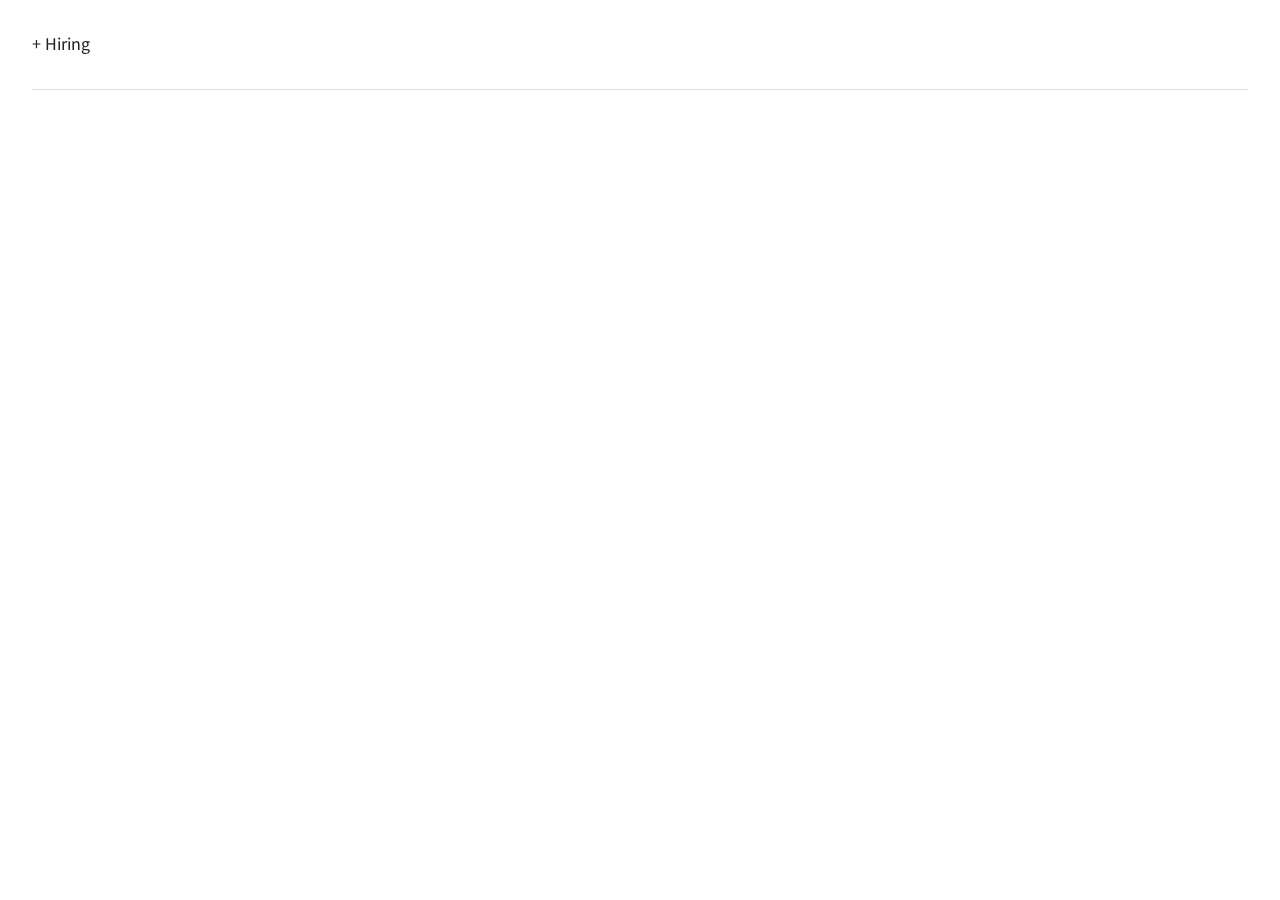
==== hiring.html @ e7c9655e "PC레이아웃 서브페 퍼블리싱(Hiring Info)-#01 완성" ====
<!DOCTYPE html>
<html lang="ko">
  <head>
    <meta charset="UTF-8" />
    <meta
      name="viewport"
      content="width=device-width, user-scalable=yes, initial-scale=1.0"
    />
    <title>Hiring: Design Works</title>
    <link rel="stylesheet" href="style.css" />
    <link rel="stylesheet" href="responsive.css" />
  </head>
  <body>
    <div class="modal">
      <div class="header">
        <div class="header-inner">
          <div class="modal-display">+ Hiring</div>
        </div>
      </div>
    </div>
  </body>
</html>
---- style.css ----
/* Google Web Font : Montserrat */
@import url("https://fonts.googleapis.com/css?family=Montserrat:200,300,400,500&display=swap");
@import url("https://fonts.googleapis.com/css?family=Manrope:300,400,500,600&display=swap");
@import url("https://fonts.googleapis.com/css2?family=Source+Sans+Pro:wght@200;300;400;600;700;900&display=swap");
@import url("https://fonts.googleapis.com/css2?family=Overpass&display=swap");

/* FontAwesome CDN 4.7 */
@import url("https://stackpath.bootstrapcdn.com/font-awesome/4.7.0/css/font-awesome.min.css");

/* Reset CSS */
* {
  box-sizing: border-box;
}

ul {
  list-style: none;
  padding: 0;
}

a {
  text-decoration: none;
}

/* Default CSS */
body {
  font-family: "Montserrat", sans-serif;
  color: #222;
  font-size: 15px;
  margin: 0;
  height: 100vh;
  background-color: #fff;
}

/* Entire Layout */
.cd-section {
  height: 100vh;
}
.cd-section > div {
  height: 100%;
  position: relative;
}
.content {
  background-color: #ddd;
  position: absolute;
  width: calc(100% - 40px);
  height: calc(100% - 80px);
  left: 20px;
  bottom: 20px;
  overflow: hidden;
}

/* Header */
header {
  /* 아래는 모바일을 위한 속성 */
  position: fixed;
  width: 100%;
}

.gnb-inner {
  /* border: 1px solid #000; */
  width: calc(100% - 40px);
  margin: auto;
  height: 60px;
  line-height: 60px;
}

.logo {
  float: left;
}

.gnb {
  float: right;
}

.menu {
  display: none;
}

.menu a {
}

.slogan {
  font-size: 16px;
  font-style: italic;
}

/* ################### Section : Home ################# */
.home-inner {
  background-color: #fff;
  height: 100%;
}

.home-inner:before {
  content: "";
  background-color: #000;
  position: absolute;
  width: 10px;
  height: 100%;
  top: 0;
  left: 0;
  animation: overlay 1s 2s ease-in-out both;
}

.welcome-text {
  position: absolute;
  top: 50%;
  left: 50%;
  transform: translate(-50%, -50%);
  font-size: 40px;
  font-weight: 300;
  text-align: center;
  line-height: 1.2em;
  margin: 0;
  font-family: "Source Sans Pro", sans-serif;
  animation: slideUp 2s linear both;
  /* display: none; */
}
.welcome-text span {
  display: block;
  font-size: 20px;
}
.welcome-text span .fa {
  color: crimson;
}
.opacity-image {
  background: url(images/section-bg-01.jpg) no-repeat center center;
  height: 100%;
  background-size: cover;
  /* display: none; */
  opacity: 0;
  animation: opacity-image 1s 2.7s ease-in-out both;
}
.home-heading {
  /* display: none; */
  /* border: 1px solid red; */
  position: absolute;
  top: 50%;
  margin-left: 250px;
  transform: translateY(-50%);
}

.home-heading span {
  display: block;
  font-size: 115px;
  color: #fff;
  font-weight: 500;
  /* border: 1px solid #000; */
  width: 0;
  overflow: hidden;
  animation: reveal 1s 3.2s ease-in-out both;
}

.home-heading span:nth-child(1) {
  animation-delay: 3s;
}
.home-heading span:nth-child(2) {
  animation-delay: 3.2s;
}
.home-heading span:nth-child(3) {
  animation-delay: 3.4s;
}

@keyframes slideUp {
  0% {
    opacity: 0;
    margin-top: 50px;
  }
  20% {
    opacity: 1;
    margin-top: 0;
  }
  80% {
    opacity: 1;
    margin-top: 0;
  }
  100% {
    opacity: 0;
  }
}

@keyframes overlay {
  0% {
    width: 0;
    left: 0;
  }
  50% {
    width: 100%;
    left: 0;
  }
  100% {
    width: 0;
    left: 100%;
  }
}

@keyframes opacity-image {
  0% {
    opacity: 0;
  }
  100% {
    opacity: 1;
  }
}

@keyframes reveal {
  0% {
    width: 0;
  }
  100% {
    width: 100%;
  }
}

/* ################### Section : about ################# */

.about-inner {
  background: #0dace3 url(images/line-drawing.png) no-repeat right bottom;
  height: 100%;
}

.about-items {
  /* border: 1px solid red; */
  width: 60%;
  color: #fff;
  position: absolute;
  top: 50%;
  transform: translateY(-50%);
  margin-left: 100px;
}

.item {
  /* 자식요소인 img태그에 float 들어갔을 때 부모요소인 .item 태그가 높이값을 잃거나
밑에 요소가 땡겨져 들어오기 때문에 이를 막아주기 위해 overflow:hidden 사용 */
  overflow: hidden;
  margin-bottom: 30px;
}

.item:hover h3 {
  color: #000;
  letter-spacing: 2px;
}

.item:hover img {
  filter: invert(0);
}

.item img {
  height: 100px;
  float: left;
  margin-right: 20px;
  filter: invert();
  transition: 0.5s;
}

.item h3 {
  font-size: 28px;
  font-weight: 500;
  margin: 0;
  transition: 0.5s;
  letter-spacing: -1px;
}

.item span {
}

.item p {
  /* 위에서 float:left를 줬기 때문에 이미지 크기를 넘어가면 글씨가 이미지 밑으로 들어감.about-awards이를 막아주기 위해 overflow:hidden 사용 */
  overflow: hidden;
  font-size: 18px;
}

/* ################### Section : Project ################# */

* {
  box-sizing: border-box;
}
.project-inner {
  height: 100%;
  /* border: 1px solid #000; */
  overflow: hidden;
  background-color: #fff;
  border: 1px solid #ddd;
}
.tabs {
  /* border: 5px solid red; */
  height: 100%;
  width: 300%;
  transition: 0.5s;
}
.tab {
  height: 100%;
  /* border: 5px solid yellow; */
  float: left;
  width: 33.3333%;
}
.tab > div {
  /* border: 5px solid blue; */
  height: 100%;
  float: left;
}
.project-info {
  width: 25%;
}
.project-photo {
  width: 75%;
  overflow: hidden;
}
input[name="tabmenu"] {
  display: none;
}
.btn {
  /* border: 2px solid #000; */
  position: absolute;
  bottom: 30px;
  width: 25%;
  text-align: center;
}
.btn label {
  cursor: pointer;
  width: 5px;
  height: 5px;
  background-color: #000;
  display: inline-block;
  border-radius: 50%;
  margin: 8px;
  position: relative;
}

.btn label:before {
  content: "";
  display: inline-block;
  border: 1px solid transparent;
  width: 15px;
  height: 15px;
  border-radius: 50%;
  position: absolute;
  top: -5px;
  left: -5px;
  transition: 0.3s;
}

.btn label:hover:before {
  border: 1px solid #aaa;
}

input[id="tab1"]:checked ~ .btn label[for="tab1"]:before,
input[id="tab2"]:checked ~ .btn label[for="tab2"]:before,
input[id="tab3"]:checked ~ .btn label[for="tab3"]:before {
  border: 1px solid #aaa;
}

input[id="tab1"]:checked ~ .tabs {
  margin-left: 0;
}
input[id="tab2"]:checked ~ .tabs {
  margin-left: -100%;
}
input[id="tab3"]:checked ~ .tabs {
  margin-left: -200%;
}

/* Project info */
.project-info {
  padding: 25px;
  position: relative;
}
.project-info h3 {
  font-size: 20px;
  position: relative;
}
.project-info p {
  font-size: 16px;
  line-height: 1.4em;
  position: relative;
}
.project-info ul {
  line-height: 2em;
  margin: 30px 0;
}
.project-info ul li::before {
  content: "\f105";
  font-family: fontawesome;
  margin-right: 10px;
}
.detail {
  /* border: 1px solid #000; */
  margin-bottom: 30px;
}
.detail div {
  display: inline-block;
  text-align: center;
  width: 32.3333%;
  font-size: 13px;
  color: #999;
}
.detail div span {
  font-size: 36px;
  font-weight: bold;
  display: block;
  color: #000;
  margin-bottom: 1px;
}
.view-project {
  display: inline-block;
  background-color: #3f3f3f;
  color: #fff;
  text-transform: uppercase;
  font-size: 13px;
  width: 200px;
  padding: 10px;
  transition: 0.5s;
  text-align: center;
}

.view-project:hover {
  background-color: #000;
}

.view-project:after {
  content: "\f178";
  font-family: fontawesome;
  margin-left: 5px;
  transition: 0.3s;
}

.view-project:hover:after {
  margin-left: 30px;
}

.project-info:before {
  content: attr(data-text);
  font-size: 130px;
  color: #eee;
  position: absolute;
  top: -10px;
  left: 10px;
}

/* ################### Section : Plan ################# */
.plan-inner {
  background-color: #1d1b24;
  height: 100%;
}

.plan-feature {
  /* border: 1px solid red; */
  width: 80%;
  position: absolute;
  top: 50%;
  left: 50%;
  transform: translate(-50%, -50%);
}

.plan-feature > div {
  /* border: 1px solid yellow; */
  height: 300px;
  color: #bbb;
}

.plan-info {
}

.plan-info > div {
  /* border: 1px solid blue; */
  float: left;
}

.plan-heading {
  width: 70%;
  padding-right: 50px;
}

.plan-heading h2,
.history-info h2 {
  color: #fff;
  margin: 0;
}

.plan-heading p {
  font-size: 16px;
  line-height: 1.5em;
}

.plan-photo {
  width: 30%;
}

.plan-photo img {
  height: 250px;
}

.plan-heading hr.bar {
  background-color: dodgerblue;
  /* 밑에 있는 hr.bar의 margin이 auto로 되어 있기 때문에 크기값을 가질 수 있게 display inline block을 해준다. */
  display: inline-block;
}

.history-info {
}

.history-info hr.bar {
  background-color: dodgerblue;
  /* 밑에 있는 hr.bar의 margin이 auto로 되어 있기 때문에 크기값을 가질 수 있게 display inline block을 해준다. */
  display: inline-block;
}

.history-slider {
  /* border: 1px solid red; */
}

.history-slider div h4 {
  color: #fff;
  font-size: 20px;
  font-weight: normal;
  margin: 0;
  /* line-height: 1.5em; */
}

.history-slider div h4 span {
  color: dodgerblue;
}

.history-slider div p {
  font-size: 14px;
  /* line-height: 1.5em; */
}

/* Slick.js Custom CSS */
.history-slider .slick-arrow {
  display: none !important;
}

.history-slider .slick-dots li {
  margin: 0;
}

.history-slider .slick-dots li button:before {
  color: #fff;
  font-size: 20px;
}

/* ################### Section : awards ################# */

.awards-inner {
  height: 100%;
  border: 1px solid #ddd;
}
.awards-inner > div {
  /* border: 1px solid #000; */
  float: left;
  width: 50%;
  height: 100%;
  position: relative;
}

.about-awards {
  background-color: #1a1f24;
  color: #fff;
}

.about-heading {
  position: absolute;
  top: 50%;
  left: 50%;
  transform: translate(-50%, -50%);
  width: 70%;
  text-align: center;
}

.victory-jump {
  background-color: #fff;
}

.victory-jump img {
  position: absolute;
  top: 50%;
  left: 50%;
  transform: translate(-50%, -50%);
  width: 80%;
}

.about-heading h2 {
  margin: 0;
}

hr.bar {
  width: 50px;
  height: 4px;
  border: none;
  background-color: crimson;
  margin: 30px auto;
}

.about-heading p {
  color: #999;
  font-size: 16px;
  line-height: 1.5em;
}

.view-awards {
  color: #bbb;
  border: 1px solid #bbb;
  padding: 5px 15px;
  border-radius: 20px;
  transition: 0.5s;
  display: inline-block;
  margin-top: 20px;
}

.view-awards:hover {
  background-color: #31c0ce;
  color: #fff;
  border-color: transparent;
}

/* ################### Section : Location ################# */
.location-inner {
  background: url(images/background-location.jpg) no-repeat center center;
  height: 100%;
}

.location-inner:before {
  content: "";
  background-color: rgba(0, 0, 0, 0.85);
  /* display: inline-block; */
  height: 100%;
  width: 100%;
  position: absolute;
}

.feature {
  /* border: 1px solid red; */
  width: 90%;
  position: absolute;
  top: 50%;
  left: 50%;
  transform: translate(-50%, -50%);
  color: #bbb;
  padding-top: 80px;
}

.feature > div {
  /* border: 1px solid blue; */
  float: left;
}

.office {
  width: 60%;
  padding-right: 100px;
}

.service {
  width: 40%;
}

.office b {
  font-weight: normal;
}

.office h2 {
  color: #1db1f0;
  font-weight: 500;
  margin: 0;
  margin-top: 5px;
}

.office p {
  font-size: 16px;
  line-height: 1.5em;
}

.office span {
  color: #fff;
}

.customer {
  margin-top: 60px;
}

.service-item {
  margin-bottom: 70px;
}

.service-item .fa {
  color: #1db1f0;
  font-size: 40px;
}

.service-item h3 {
  color: #fff;
  font-size: 22px;
  margin: 0;
}

/* ################### Section : contact ################# */

.contact-inner {
  background-color: #fff;
  height: 100%;
  border: 1px solid #ddd;
}

.contact-feature {
  /* border: 1px solid red; */
  width: 70%;
  position: absolute;
  top: 50%;
  left: 50%;
  transform: translate(-50%, -50%);
}

.contact-feature > div {
  /* border: 1px solid #000; */
  /* height: 400px; */
  float: left;
  width: 50%;
  padding: 20px;
}

.contact-form {
}

.contact-form h3 {
  font-size: 30px;
  font-weight: normal;
  margin: 0;
}

.send-box {
}

.send-box label {
  display: block;
  font-weight: bold;
  font-size: 16px;
  margin: 10px 0;
  margin-top: 20px;
}

.send-box label span {
  color: crimson;
  font-weight: normal;
}

.send-box input[type="email"],
.send-box input[type="text"],
.send-box textarea {
  border: 1px solid #ccc;
  padding: 10px;
  border-radius: 3px;
  outline: none;
  width: 100%;
  transition: 0.5s;
}

.send-box input[type="email"]:hover,
.send-box input[type="text"]:hover,
.send-box textarea:hover,
.send-box input[type="email"]:focus,
.send-box input[type="text"]:focus,
.send-box textarea:focus {
  border: 1px solid #0088cc;
  box-shadow: 0 0 5px #0088cc;
}

.send-box input[type="email"]:focus,
.send-box input[type="text"]:focus,
.send-box textarea:focus {
  background-color: #eee;
}

.send-box button {
  background-color: #0088cc;
  color: #fff;
  text-transform: uppercase;
  padding: 12px 20px;
  border-radius: 3px;
  cursor: pointer;
  transition: 0.5s;
  margin-top: 10px;
}

.send-box button:hover {
  background-color: #000;
}

.contact-info {
}
.contact-info h4 {
  font-weight: normal;
  font-size: 20px;
  margin: 0;
  margin-top: 18px;
}

.contact-info ul li {
  line-height: 2em;
}

.contact-info ul li:nth-child(3) {
  color: #0088cc;
}

/* ################# SubPage : Hiring ############# */
.modal {
  font-family: "Source Sans Pro", sans-serif;
}
.header {
  /* border: 1px solid #000; */
  position: fixed;
  width: 100%;
}
.header-inner {
  /* border: 1px solid red; */
  width: 95%;
  margin: auto;
  height: 90px;
  line-height: 90px;
  border-bottom: 1px solid #ddd;
}
.modal-display {
  font-size: 18px;
}
---- responsive.css ----
/* 모바일 전환할 때 사용할 css파일 미디어쿼리*/
@midea (max-width: 768px) {
  /* Entire Layout */
  .cd-section {
    /* 모바일에서는 height:auto로 잡아야 내용에 따라서 크기가 변형 */
    height: auto;
  }
  .cd-section > div {
    height: 100%;
  }
  .content {
    position: static;
    width: 100%;
    height: 100%;
    left: 20px;
    bottom: 20px;
    overflow: visible;
  }
}
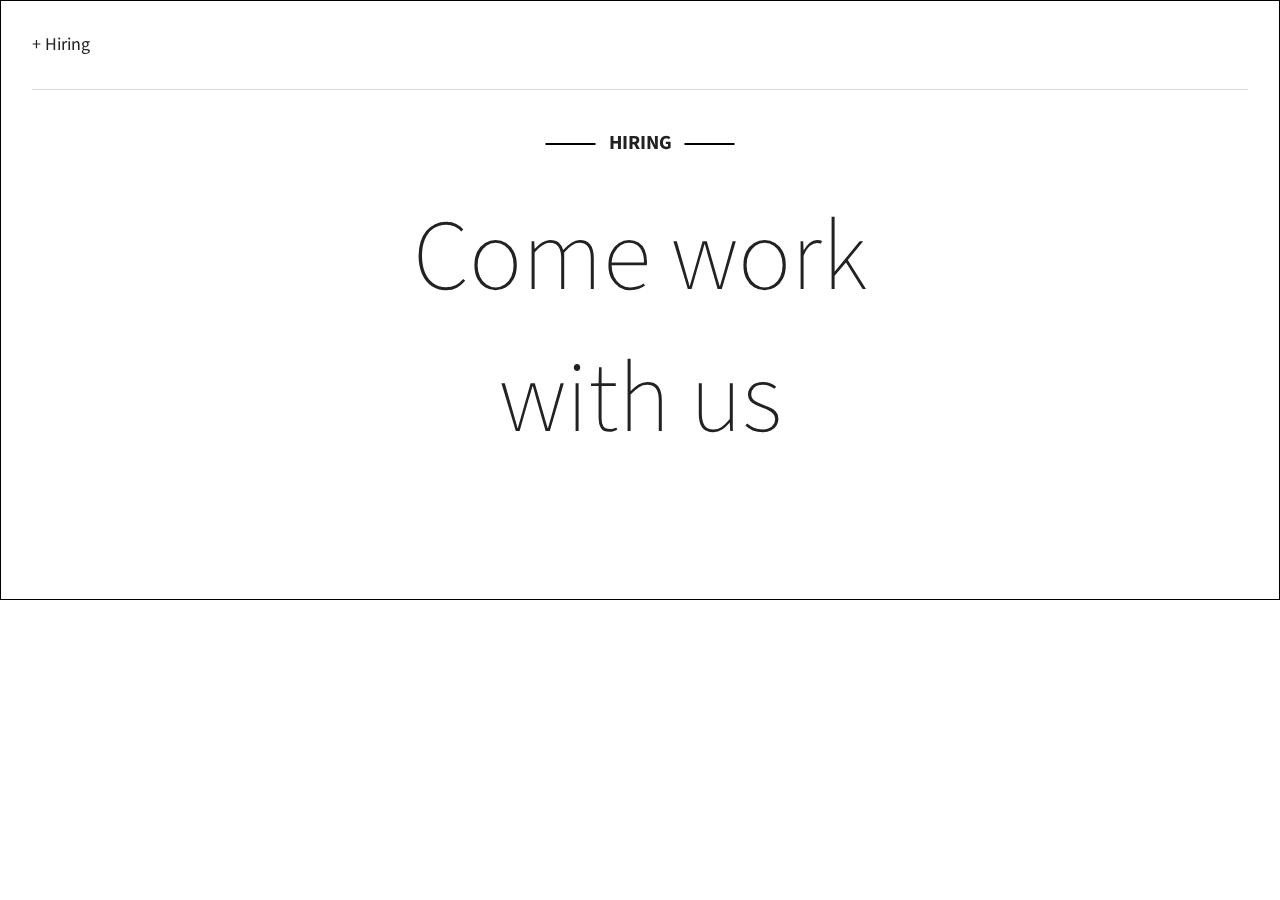
==== commit 26b0f997: "PC레리아웃 서브페이지 퍼블리싱(Hiring)-#02 완성" ====
--- a/hiring.html
+++ b/hiring.html
@@ -17,6 +17,12 @@
           <div class="modal-display">+ Hiring</div>
         </div>
       </div>
+      <div class="hiring-main">
+        <div class="hiring-heading">
+          <span>hiring</span>
+          <h1>Come work with us</h1>
+        </div>
+      </div>
     </div>
   </body>
 </html>
--- a/style.css
+++ b/style.css
@@ -821,3 +821,47 @@
 .modal-display {
   font-size: 18px;
 }
+
+.hiring-main {
+  height: 600px;
+  border: 1px solid #000;
+  position: relative;
+}
+.hiring-heading {
+  position: absolute;
+  top: 50%;
+  left: 50%;
+  transform: translate(-50%, -50%);
+  text-align: center;
+}
+.hiring-heading span {
+  text-transform: uppercase;
+  font-weight: bold;
+  font-size: 20px;
+  /* border: 1px solid #000; */
+  position: relative;
+}
+
+.hiring-heading span:before,
+.hiring-heading span:after {
+  content: "";
+  height: 2px;
+  background-color: #000;
+  width: 50px;
+  position: absolute;
+  top: 50%;
+}
+.hiring-heading span:before {
+  right: 120%;
+}
+
+.hiring-heading span:after {
+  left: 120%;
+}
+
+.hiring-heading h1 {
+  font-size: 100px;
+  font-weight: 200;
+  margin: 0;
+  margin-top: 30px;
+}
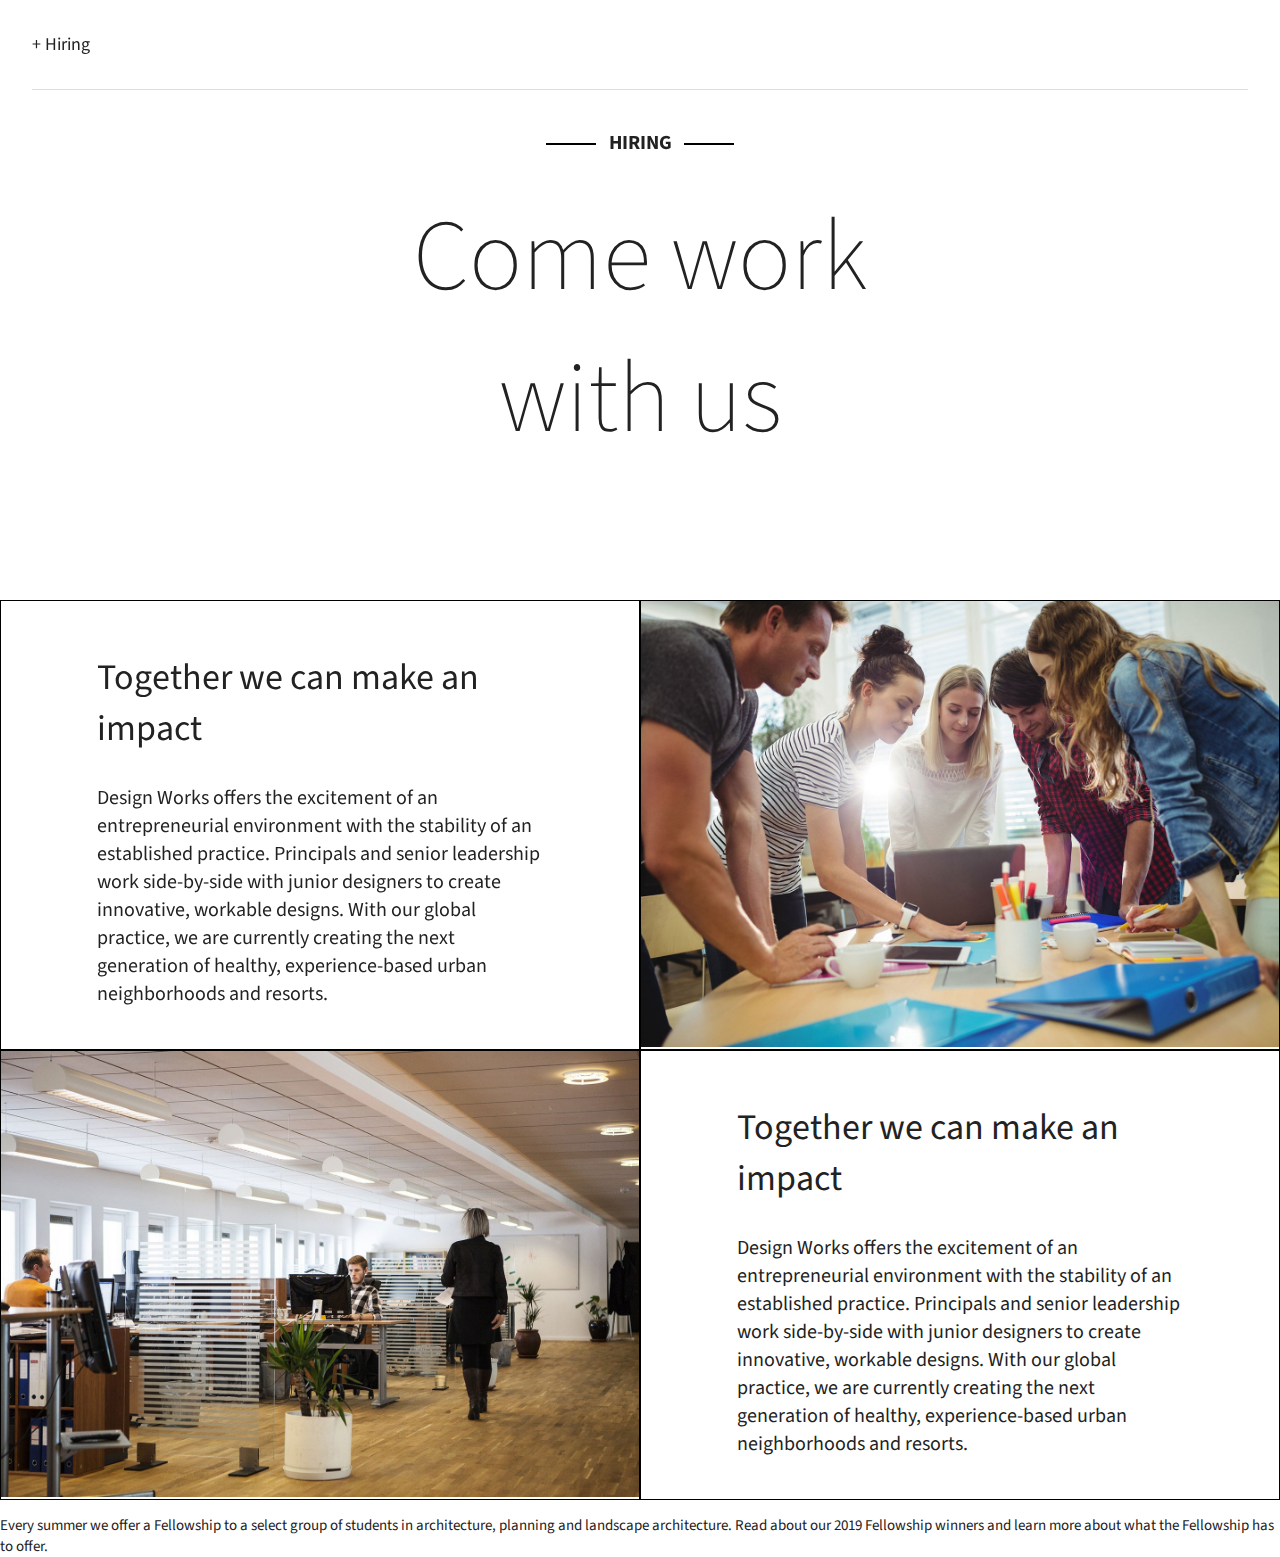
==== commit 4d314f43: "PC레리아웃 서브페이지 퍼블리싱(Hiring)-#03 완성" ====
--- a/hiring.html
+++ b/hiring.html
@@ -23,6 +23,50 @@
           <h1>Come work with us</h1>
         </div>
       </div>
+      <article class="hiring-info">
+        <div class="center-parent">
+          <div class="center-child">
+            <h2>Together we can make an impact</h2>
+            <p>
+              Design Works offers the excitement of an entrepreneurial
+              environment with the stability of an established practice.
+              Principals and senior leadership work side-by-side with junior
+              designers to create innovative, workable designs. With our global
+              practice, we are currently creating the next generation of
+              healthy, experience-based urban neighborhoods and resorts.
+            </p>
+          </div>
+        </div>
+        <div class="photo">
+          <img src="images/hiring-main-01-01.jpg" alt="" />
+        </div>
+      </article>
+      <article class="hiring-info">
+        <div class="photo">
+          <img src="images/hiring-main-01-02.jpg" alt="" />
+        </div>
+        <div class="center-parent">
+          <div class="center-child">
+            <h2>Together we can make an impact</h2>
+            <p>
+              Design Works offers the excitement of an entrepreneurial
+              environment with the stability of an established practice.
+              Principals and senior leadership work side-by-side with junior
+              designers to create innovative, workable designs. With our global
+              practice, we are currently creating the next generation of
+              healthy, experience-based urban neighborhoods and resorts.
+            </p>
+          </div>
+        </div>
+      </article>
+      <article class="hiring-slogan">
+        <p>
+          Every summer we offer a Fellowship to a select group of students in
+          architecture, planning and landscape architecture. Read about our 2019
+          Fellowship winners and learn more about what the Fellowship has to
+          offer.
+        </p>
+      </article>
     </div>
   </body>
 </html>
--- a/style.css
+++ b/style.css
@@ -824,7 +824,7 @@
 
 .hiring-main {
   height: 600px;
-  border: 1px solid #000;
+  /* border: 1px solid #000; */
   position: relative;
 }
 .hiring-heading {
@@ -865,3 +865,33 @@
   margin: 0;
   margin-top: 30px;
 }
+
+.hiring-info {
+  overflow: hidden;
+}
+.hiring-info > div {
+  border: 1px solid #000;
+  float: left;
+  width: 50%;
+  height: 450px;
+}
+.center-parent {
+  position: relative;
+}
+.center-child {
+  position: absolute;
+  top: 50%;
+  left: 50%;
+  transform: translate(-50%, -50%);
+  width: 70%;
+}
+.center-child h2 {
+  font-size: 36px;
+  font-weight: normal;
+}
+.center-child p {
+  font-size: 20px;
+}
+.photo img {
+  width: 100%;
+}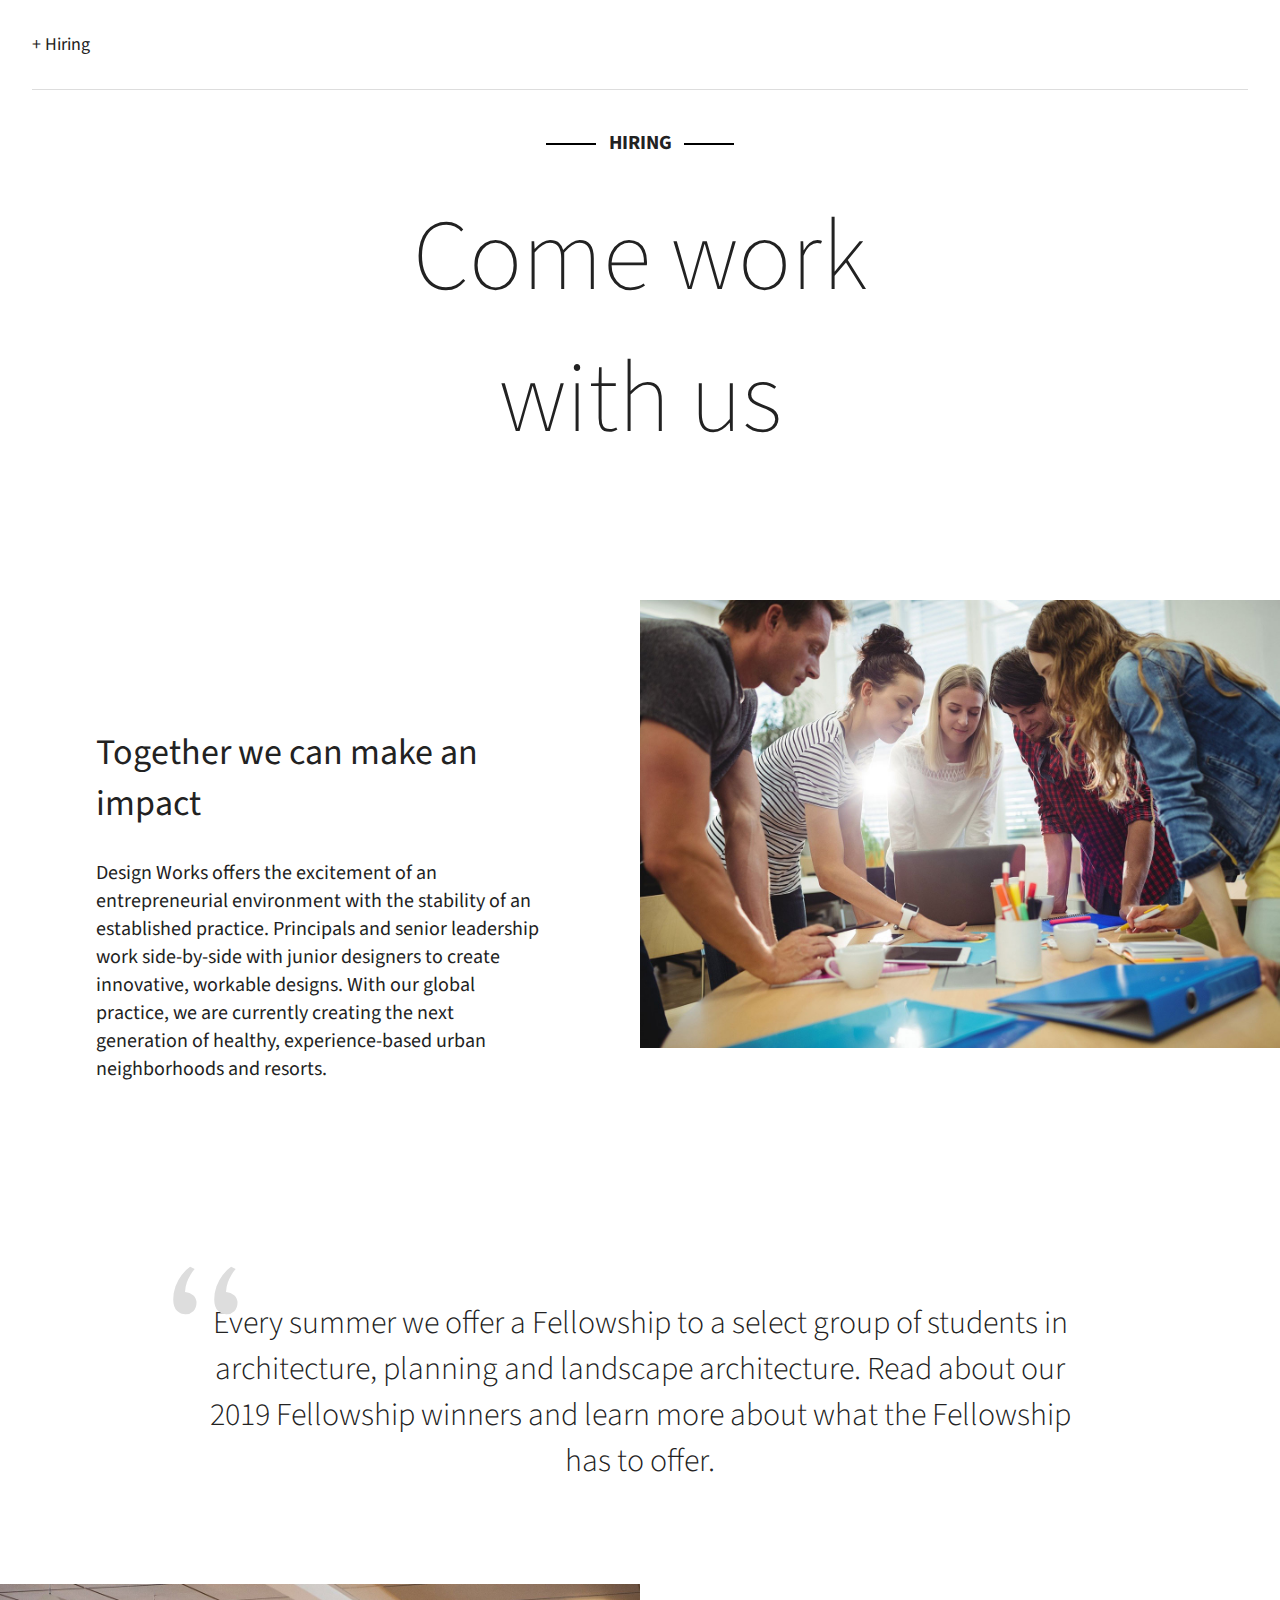
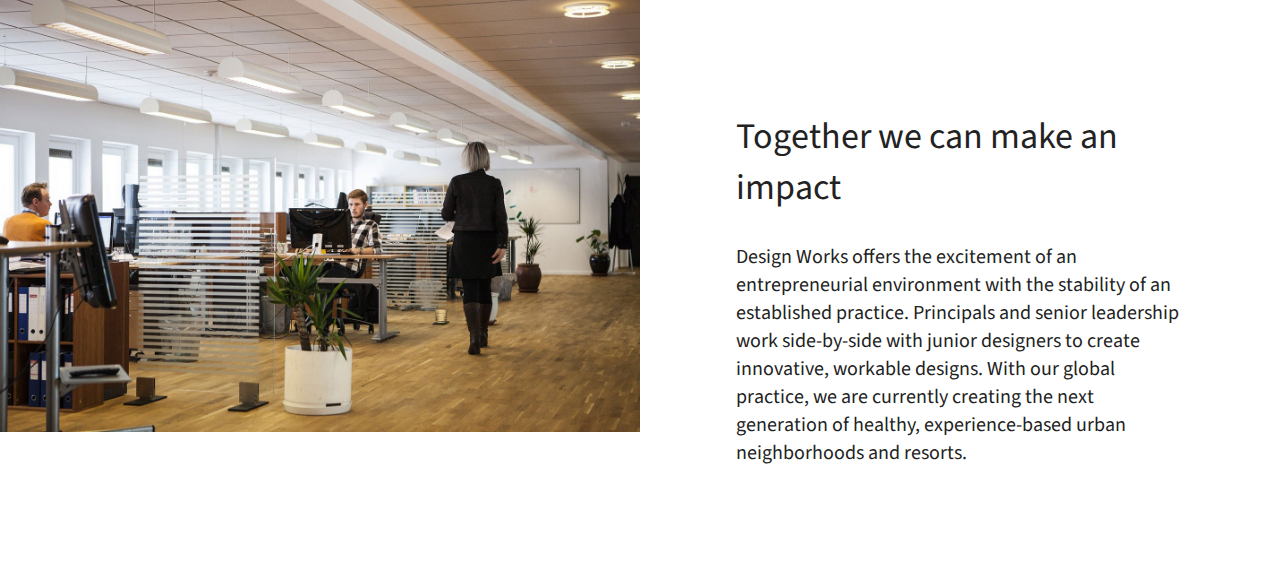
==== commit ce06ae9c: "PC레이아웃 서브페이지 퍼블리싱(Hiring)-#04 완성" ====
--- a/hiring.html
+++ b/hiring.html
@@ -41,6 +41,14 @@
           <img src="images/hiring-main-01-01.jpg" alt="" />
         </div>
       </article>
+      <article class="hiring-slogan">
+        <p>
+          Every summer we offer a Fellowship to a select group of students in
+          architecture, planning and landscape architecture. Read about our 2019
+          Fellowship winners and learn more about what the Fellowship has to
+          offer.
+        </p>
+      </article>
       <article class="hiring-info">
         <div class="photo">
           <img src="images/hiring-main-01-02.jpg" alt="" />
@@ -59,14 +67,6 @@
           </div>
         </div>
       </article>
-      <article class="hiring-slogan">
-        <p>
-          Every summer we offer a Fellowship to a select group of students in
-          architecture, planning and landscape architecture. Read about our 2019
-          Fellowship winners and learn more about what the Fellowship has to
-          offer.
-        </p>
-      </article>
     </div>
   </body>
 </html>
--- a/style.css
+++ b/style.css
@@ -809,6 +809,8 @@
   /* border: 1px solid #000; */
   position: fixed;
   width: 100%;
+  background-color: #fff;
+  z-index: 100;
 }
 .header-inner {
   /* border: 1px solid red; */
@@ -870,10 +872,10 @@
   overflow: hidden;
 }
 .hiring-info > div {
-  border: 1px solid #000;
+  /* border: 1px solid #000; */
   float: left;
   width: 50%;
-  height: 450px;
+  height: 600px;
 }
 .center-parent {
   position: relative;
@@ -894,4 +896,28 @@
 }
 .photo img {
   width: 100%;
-}+}
+
+.hiring-slogan {
+  padding: 100px 0;
+}
+
+.hiring-slogan p {
+  font-size: 32px;
+  font-weight: 300;
+  text-align: center;
+  width: 70%;
+  margin: auto;
+  position: relative;
+}
+
+.hiring-slogan p:before {
+  content: ",,";
+  font-family: "Overpass", sans-serif;
+  font-size: 200px;
+  position: absolute;
+  color: #ddd;
+  transform: rotate(180deg);
+  top: -82px;
+  left: -29px;
+}
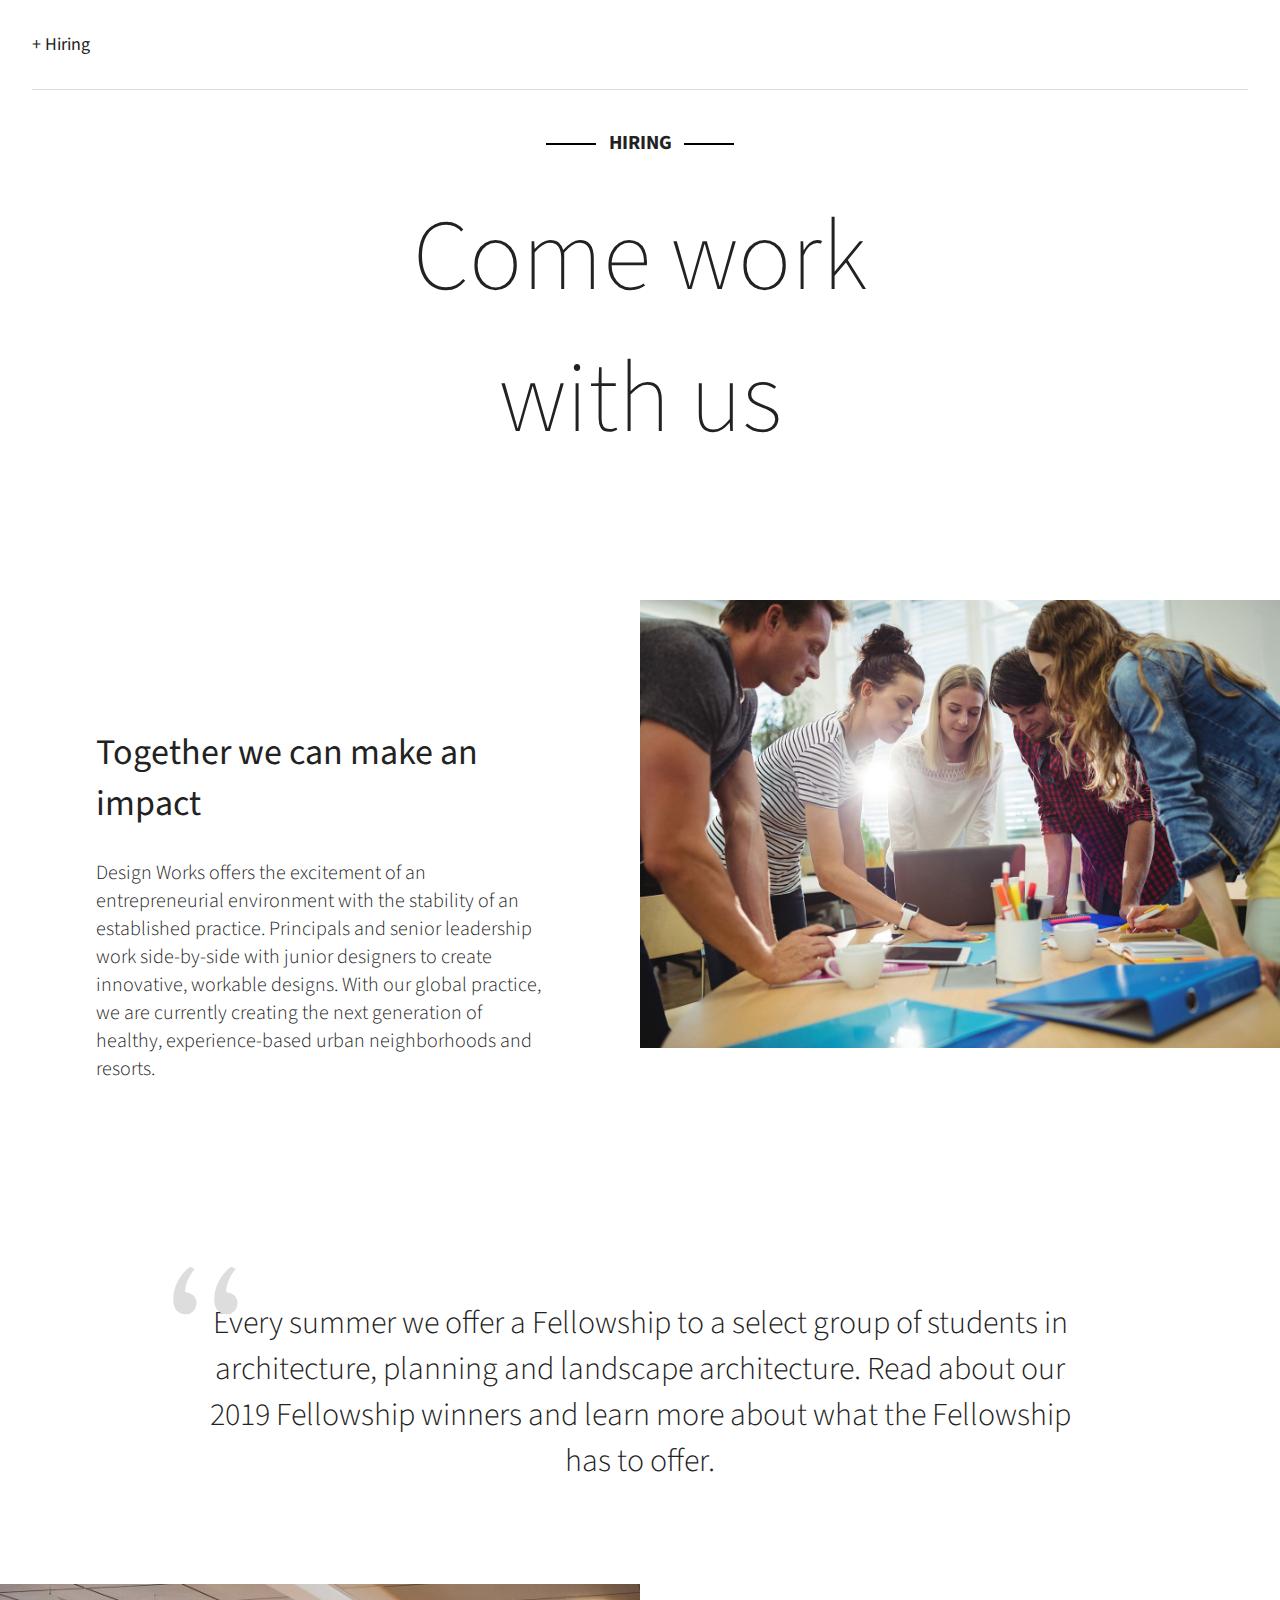
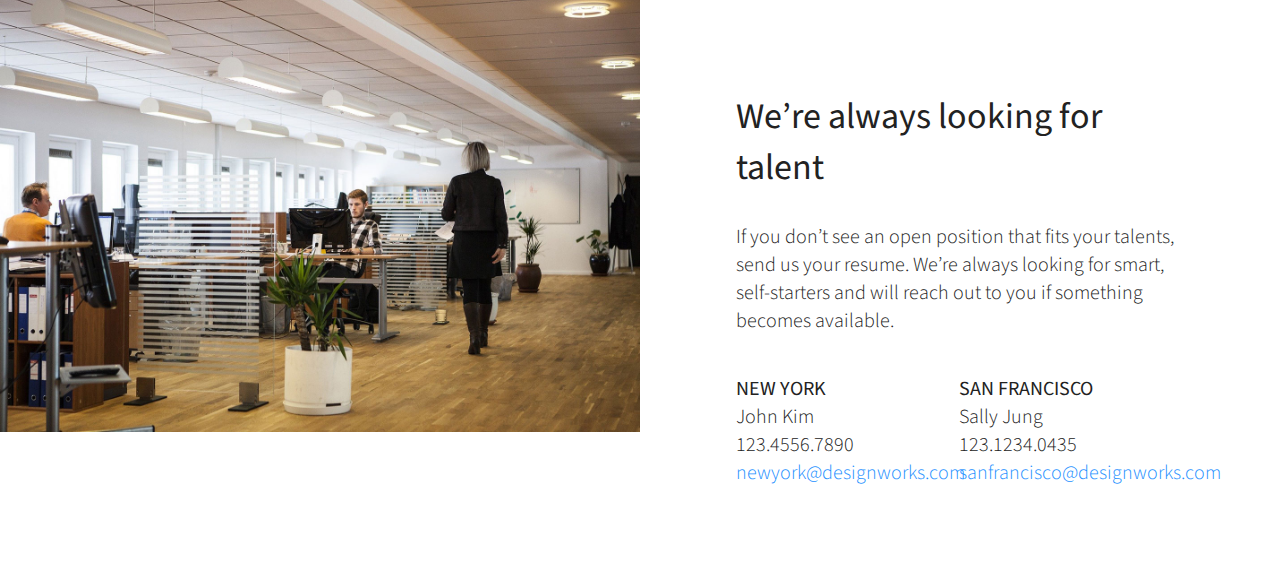
==== commit 8cfdacc9: "Pc레이아웃 서브페이지 퍼블리싱(Hiring)-#05 완성" ====
--- a/hiring.html
+++ b/hiring.html
@@ -55,15 +55,27 @@
         </div>
         <div class="center-parent">
           <div class="center-child">
-            <h2>Together we can make an impact</h2>
+            <h2>We’re always looking for talent</h2>
             <p>
-              Design Works offers the excitement of an entrepreneurial
-              environment with the stability of an established practice.
-              Principals and senior leadership work side-by-side with junior
-              designers to create innovative, workable designs. With our global
-              practice, we are currently creating the next generation of
-              healthy, experience-based urban neighborhoods and resorts.
+              If you don’t see an open position that fits your talents, send us
+              your resume. We’re always looking for smart, self-starters and
+              will reach out to you if something becomes available.
             </p>
+            <div class="hiring-contact">
+              <ul>
+                <li>NEW YORK</li>
+                <li>John Kim</li>
+                <li>123.4556.7890</li>
+                <li>newyork@designworks.com</li>
+              </ul>
+              <ul>
+                <li>SAN FRANCISCO</li>
+                <li>Sally Jung</li>
+                <li>123.1234.0435</li>
+                <li>sanfrancisco@designworks.com</li>
+              </ul>
+            </div>
+            <div class="sns"></div>
           </div>
         </div>
       </article>
--- a/style.css
+++ b/style.css
@@ -893,6 +893,7 @@
 }
 .center-child p {
   font-size: 20px;
+  font-weight: 300;
 }
 .photo img {
   width: 100%;
@@ -921,3 +922,17 @@
   top: -82px;
   left: -29px;
 }
+
+.hiring-contact ul {
+  display: inline-block;
+  width: 49%;
+  font-size: 20px;
+  font-weight: 300;
+}
+
+.hiring-contact ul li:first-child {
+  font-weight: 400;
+}
+.hiring-contact ul li:last-child {
+  color:dodgerblue
+}
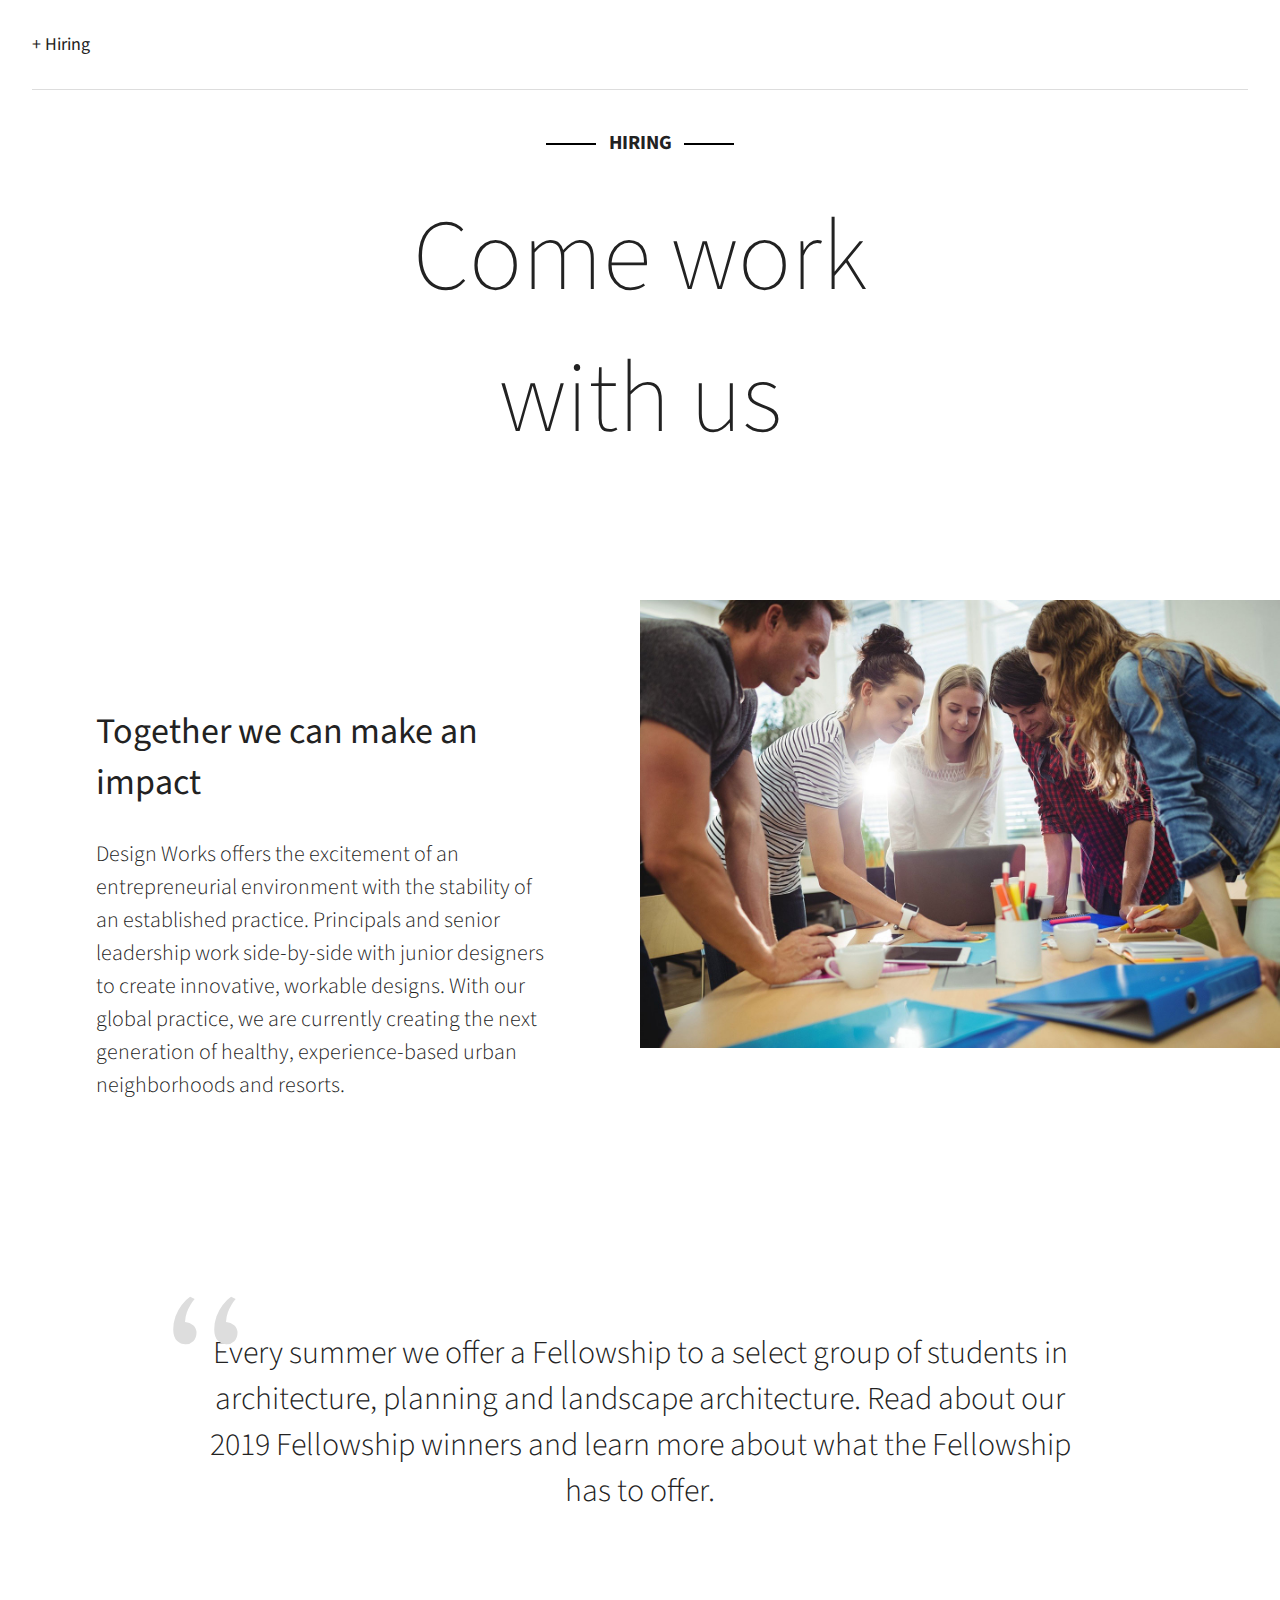
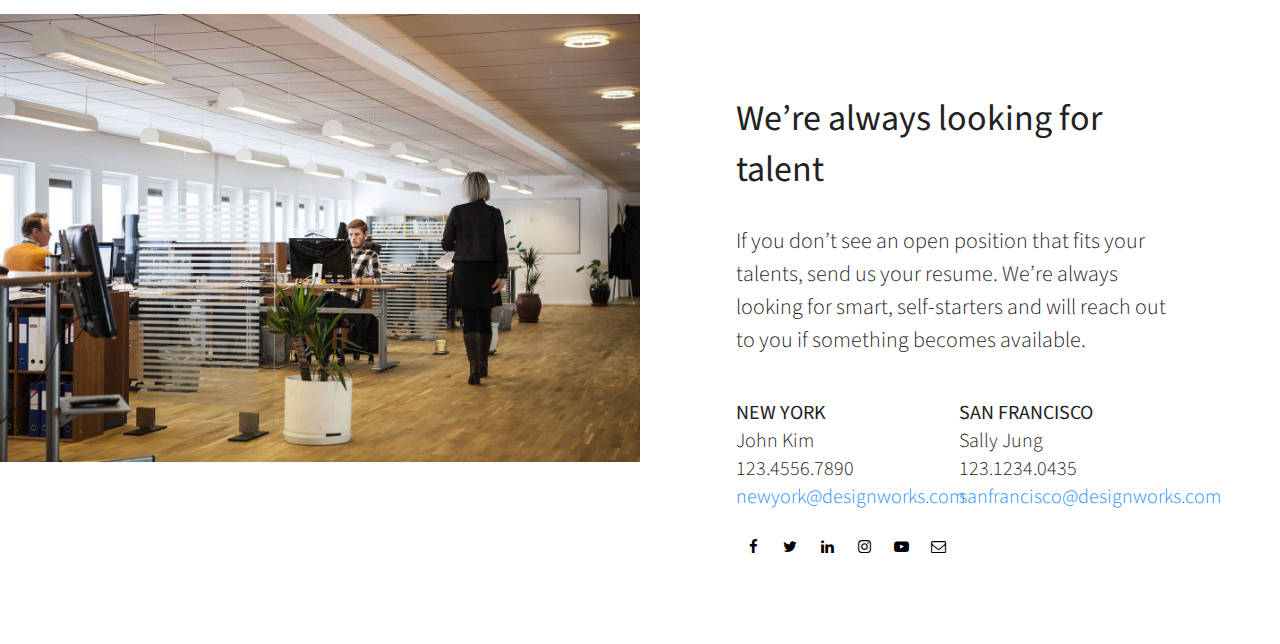
==== commit 22a0e76f: "PC레이아웃 서브페이지 퍼블리싱(Hiring)-#06(SNS아이콘 애니메이션 이펙트)완성" ====
--- a/hiring.html
+++ b/hiring.html
@@ -75,10 +75,18 @@
                 <li>sanfrancisco@designworks.com</li>
               </ul>
             </div>
-            <div class="sns"></div>
+            <div class="sns">
+              <a href=""><i class="fa fa-facebook"></i></a>
+              <a href=""><i class="fa fa-twitter"></i></a>
+              <a href=""><i class="fa fa-linkedin"></i></a>
+              <a href=""><i class="fa fa-instagram"></i></a>
+              <a href=""><i class="fa fa-youtube-play"></i></a>
+              <a href=""><i class="fa fa-envelope-o"></i></a>
+            </div>
           </div>
         </div>
       </article>
+      <article class="hiring-info"></article>
     </div>
   </body>
 </html>
--- a/style.css
+++ b/style.css
@@ -870,7 +870,9 @@
 
 .hiring-info {
   overflow: hidden;
-}
+  margin-bottom: 30px;
+}
+
 .hiring-info > div {
   /* border: 1px solid #000; */
   float: left;
@@ -892,8 +894,9 @@
   font-weight: normal;
 }
 .center-child p {
-  font-size: 20px;
+  font-size: 22px;
   font-weight: 300;
+  line-height: 1.5em;
 }
 .photo img {
   width: 100%;
@@ -934,5 +937,59 @@
   font-weight: 400;
 }
 .hiring-contact ul li:last-child {
-  color:dodgerblue
-}
+  color: dodgerblue;
+}
+
+.sns {
+}
+.sns a {
+  font-size: 15px;
+  color: #000;
+  width: 30px;
+  height: 30px;
+  display: inline-block;
+  border-radius: 50%;
+  text-align: center;
+  line-height: 30px;
+  margin: 2px;
+  position: relative;
+  transition: 0.5s;
+}
+
+.sns a:before {
+  content: "";
+  position: absolute;
+  width: inherit;
+  height: inherit;
+  border-radius: 50%;
+  z-index: -1;
+  left: 50%;
+  transform: translateX(-50%) scale(0);
+  transition: 0.5s;
+}
+
+.sns a:hover {
+  color: #fff;
+}
+.sns a:hover:before {
+  transform: translateX(-50%) scale(1);
+}
+
+.sns a:nth-child(1):before {
+  background-color: #1877f2;
+}
+.sns a:nth-child(2):before {
+  background-color: #1da1f2;
+}
+.sns a:nth-child(3):before {
+  background-color: #0a66c2;
+}
+.sns a:nth-child(4):before {
+  background-color: #e4405f;
+}
+.sns a:nth-child(5):before {
+  background-color: #cd201f;
+}
+.sns a:nth-child(6):before {
+  background-color: #00c300;
+}
